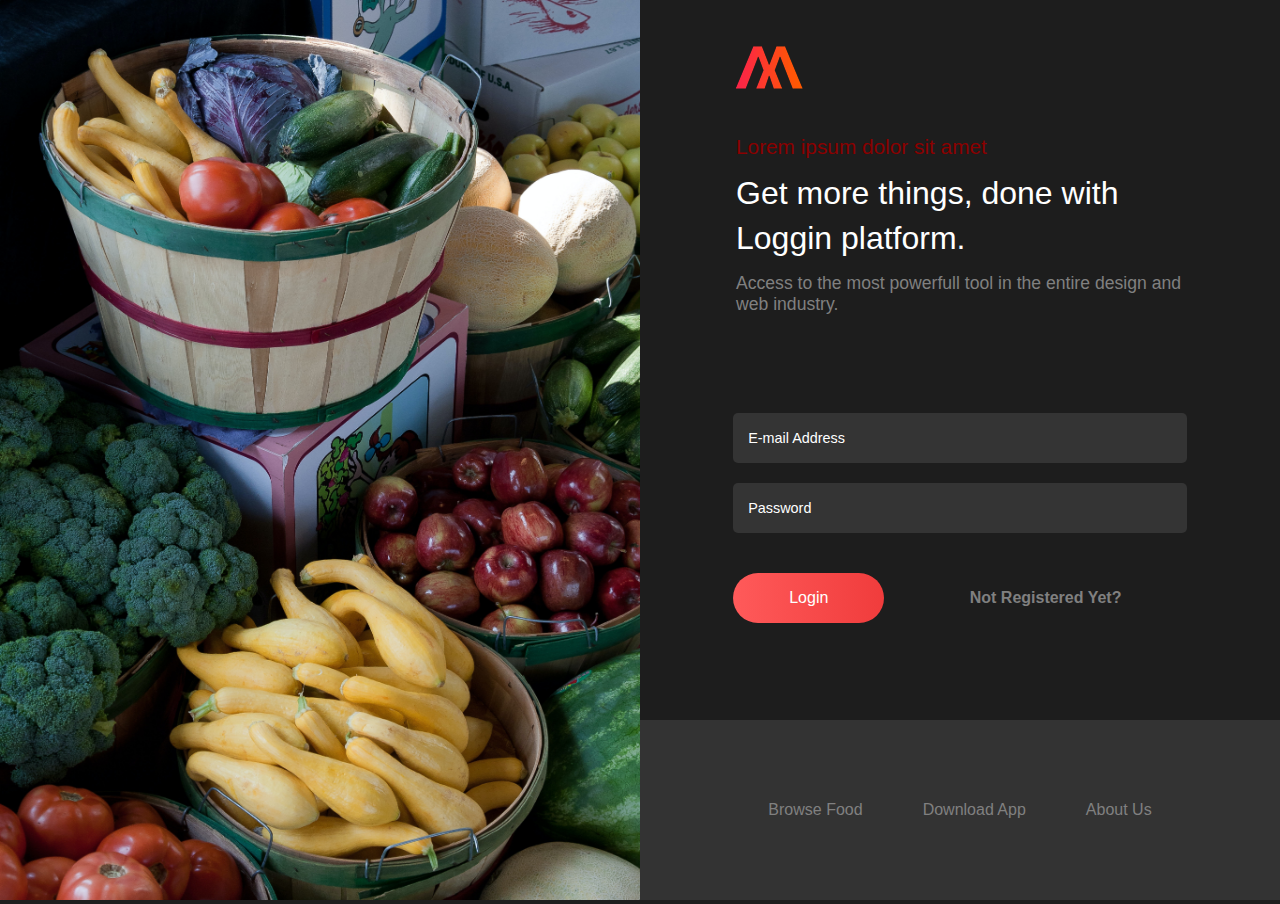
==== login.html @ 66dded1f "restaurant listing page" ====
<!DOCTYPE html>
<html lang="en">
<head>
    <meta charset="UTF-8">
    <meta name="viewport" content="width=device-width, initial-scale=1.0">
    <title>Login</title>
    <link rel="stylesheet" href="../style/signup.css">
</head>
<body>
    <div class="image">
        <img src="../imgs/login.jpg" alt="dessert">
    </div>
    <div class="content">
        <div class="logo">
            <img src="../imgs/logo.png" alt="logo">
        </div>
        <div class="text-content">
            <p>Lorem ipsum dolor sit amet</p>
            <h2>Get more things, done with Loggin platform.</h2>
            <h3>Access to the most powerfull tool in the entire design and web industry.</h3>
        </div>
        <div class="form">
            <form action="#">
                <div class="email">
                    <input id="email" type="email" name="email" placeholder="E-mail Address" />
                </div>
                <div class="password">
                    <input id="password" type="password" name="password" placeholder="Password" />
                </div>
                <div class="subreg">
                    <input id="submit" type="submit" name="submit" value="Login" />
                    <a id="link" href="../signup.html">Not Registered Yet?</a>
                </div>
            </form>
        </div>
        <div class="external-links">
            <a href="#">Browse Food</a>
            <a href="#">Download App</a>
            <a href="#">About Us</a>
        </div>
    </div>

    <script src="app.js"></script>
</body>
</html>
---- style/signup.css ----
* {
  font-family: 'Rubik', sans-serif;
  margin: 0;
  -webkit-box-sizing: border-box;
          box-sizing: border-box;
}

::-webkit-scrollbar {
  width: 5px;
}

::-webkit-scrollbar-thumb:hover {
  background-image: -webkit-gradient(linear, right top, left top, from(#f03c3c), to(#ff5a5a));
  background-image: linear-gradient(to left, #f03c3c, #ff5a5a);
}

body {
  background-color: #1d1d1d;
  max-width: 100vw;
  overflow-x: hidden;
}

.scroll-top {
  display: -webkit-box;
  display: -ms-flexbox;
  display: flex;
  -webkit-box-align: center;
      -ms-flex-align: center;
          align-items: center;
  -webkit-box-pack: center;
      -ms-flex-pack: center;
          justify-content: center;
  height: 120px;
  position: fixed;
  height: 50px;
  width: 50px;
  top: 90%;
  left: 90%;
  border-radius: 50%;
  background: -webkit-gradient(linear, right top, left top, from(#f03c3c), to(#ff5a5a));
  background: linear-gradient(to left, #f03c3c, #ff5a5a);
  cursor: pointer;
}

header {
  display: -webkit-box;
  display: -ms-flexbox;
  display: flex;
  -webkit-box-align: center;
      -ms-flex-align: center;
          align-items: center;
  -webkit-box-pack: center;
      -ms-flex-pack: center;
          justify-content: center;
  height: 120px;
  height: 15vh;
  width: 100vw;
  z-index: 2;
}

header .logo {
  display: -webkit-box;
  display: -ms-flexbox;
  display: flex;
  -webkit-box-align: center;
      -ms-flex-align: center;
          align-items: center;
  -webkit-box-pack: center;
      -ms-flex-pack: center;
          justify-content: center;
  height: 120px;
  -webkit-box-flex: 1;
      -ms-flex: 1;
          flex: 1;
  -webkit-box-pack: start;
      -ms-flex-pack: start;
          justify-content: flex-start;
}

header .logo img {
  position: relative;
  left: 30%;
  cursor: pointer;
}

header nav {
  display: -webkit-box;
  display: -ms-flexbox;
  display: flex;
  -webkit-box-align: center;
      -ms-flex-align: center;
          align-items: center;
  -webkit-box-pack: center;
      -ms-flex-pack: center;
          justify-content: center;
  height: 120px;
  -webkit-box-flex: 2;
      -ms-flex: 2;
          flex: 2;
  -webkit-box-pack: space-evenly;
      -ms-flex-pack: space-evenly;
          justify-content: space-evenly;
}

header nav ul {
  display: -webkit-box;
  display: -ms-flexbox;
  display: flex;
  -webkit-box-align: center;
      -ms-flex-align: center;
          align-items: center;
  -webkit-box-pack: center;
      -ms-flex-pack: center;
          justify-content: center;
  height: 120px;
  list-style-type: none;
}

header nav ul li {
  font-size: 20px;
  color: white;
  color: white;
  margin-right: 40px;
  position: relative;
  display: block;
  padding-bottom: 8px;
}

header nav ul li::after {
  content: "";
  font-size: 20px;
  color: white;
  position: absolute;
  background-color: red;
  top: 100%;
  left: 0px;
  width: 100%;
  height: 2px;
  -webkit-transition: all 0.5s ease;
  transition: all 0.5s ease;
  -webkit-transform: scaleX(0);
          transform: scaleX(0);
  -webkit-transform-origin: left;
          transform-origin: left;
}

header nav ul li:hover {
  cursor: pointer;
}

header nav ul li:hover::after {
  -webkit-transform: scaleX(1);
          transform: scaleX(1);
  cursor: pointer;
}

header .checkout {
  display: -webkit-box;
  display: -ms-flexbox;
  display: flex;
  -webkit-box-align: center;
      -ms-flex-align: center;
          align-items: center;
  -webkit-box-pack: center;
      -ms-flex-pack: center;
          justify-content: center;
  height: 120px;
  -webkit-box-flex: 1;
      -ms-flex: 1;
          flex: 1;
  -webkit-box-pack: end;
      -ms-flex-pack: end;
          justify-content: flex-end;
  position: relative;
}

header .checkout .shopping-bag, header .checkout .user-login {
  display: -webkit-box;
  display: -ms-flexbox;
  display: flex;
  -webkit-box-align: center;
      -ms-flex-align: center;
          align-items: center;
  -webkit-box-pack: center;
      -ms-flex-pack: center;
          justify-content: center;
  height: 120px;
  position: relative;
  right: 30%;
  margin: 0px 5px;
  cursor: pointer;
}

header .checkout .shopping-bag {
  width: 50px;
  height: 50px;
}

header .checkout .shopping-bag svg {
  position: absolute;
}

header .checkout .shopping-bag .number {
  display: -webkit-box;
  display: -ms-flexbox;
  display: flex;
  -webkit-box-align: center;
      -ms-flex-align: center;
          align-items: center;
  -webkit-box-pack: center;
      -ms-flex-pack: center;
          justify-content: center;
  height: 120px;
  position: absolute;
  background-color: #f03c3c;
  width: 20px;
  height: 20px;
  border-radius: 50%;
  z-index: 2;
  left: 60%;
  bottom: 60%;
  color: white;
  font-size: 12px;
  font-weight: 500;
}

header .checkout .shopping-bag .user-bag-submenu {
  display: -webkit-box;
  display: -ms-flexbox;
  display: flex;
  -webkit-box-align: center;
      -ms-flex-align: center;
          align-items: center;
  -webkit-box-pack: center;
      -ms-flex-pack: center;
          justify-content: center;
  height: 120px;
  -webkit-box-orient: vertical;
  -webkit-box-direction: normal;
      -ms-flex-direction: column;
          flex-direction: column;
  position: absolute;
  top: 110px;
  left: -180px;
  background-color: #111;
  width: 250px;
  height: 250px;
  -webkit-transition: all 0.3s ease-in;
  transition: all 0.3s ease-in;
  -webkit-transform: translateY(5px);
          transform: translateY(5px);
  visibility: hidden;
  opacity: 0;
  top: 65px;
  left: -270px;
  height: 500px;
  width: 400px;
  padding: 40px 30px;
  cursor: default;
}

header .checkout .shopping-bag .user-bag-submenu .cart-items {
  display: -webkit-box;
  display: -ms-flexbox;
  display: flex;
  -webkit-box-align: center;
      -ms-flex-align: center;
          align-items: center;
  -webkit-box-pack: center;
      -ms-flex-pack: center;
          justify-content: center;
  height: 120px;
  -webkit-box-pack: start;
      -ms-flex-pack: start;
          justify-content: flex-start;
  color: white;
  -webkit-box-orient: vertical;
  -webkit-box-direction: normal;
      -ms-flex-direction: column;
          flex-direction: column;
  width: 100%;
  -webkit-box-flex: 4;
      -ms-flex: 4;
          flex: 4;
  border-bottom: 2px solid white;
  overflow: auto;
}

header .checkout .shopping-bag .user-bag-submenu .cart-items .item {
  display: -webkit-box;
  display: -ms-flexbox;
  display: flex;
  -webkit-box-align: center;
      -ms-flex-align: center;
          align-items: center;
  -webkit-box-pack: center;
      -ms-flex-pack: center;
          justify-content: center;
  height: 120px;
  -webkit-box-pack: start;
      -ms-flex-pack: start;
          justify-content: flex-start;
  width: 100%;
  height: 100px;
  position: relative;
  margin: 20px 0px;
}

header .checkout .shopping-bag .user-bag-submenu .cart-items .item img {
  width: 100px;
  height: 100%;
  margin-right: 20px;
}

header .checkout .shopping-bag .user-bag-submenu .cart-items .item .info {
  display: -webkit-box;
  display: -ms-flexbox;
  display: flex;
  -webkit-box-align: center;
      -ms-flex-align: center;
          align-items: center;
  -webkit-box-pack: center;
      -ms-flex-pack: center;
          justify-content: center;
  height: 120px;
  -webkit-box-orient: vertical;
  -webkit-box-direction: normal;
      -ms-flex-direction: column;
          flex-direction: column;
  width: 100%;
  height: 100%;
}

header .checkout .shopping-bag .user-bag-submenu .cart-items .item .info .title {
  display: -webkit-box;
  display: -ms-flexbox;
  display: flex;
  -webkit-box-align: center;
      -ms-flex-align: center;
          align-items: center;
  -webkit-box-pack: center;
      -ms-flex-pack: center;
          justify-content: center;
  height: 120px;
  -webkit-box-pack: start;
      -ms-flex-pack: start;
          justify-content: flex-start;
  width: 100%;
  font-size: 18px;
  font-weight: semi-bold;
  height: 30%;
}

header .checkout .shopping-bag .user-bag-submenu .cart-items .item .info .newoldprice {
  display: -webkit-box;
  display: -ms-flexbox;
  display: flex;
  -webkit-box-align: center;
      -ms-flex-align: center;
          align-items: center;
  -webkit-box-pack: center;
      -ms-flex-pack: center;
          justify-content: center;
  height: 120px;
  -webkit-box-pack: start;
      -ms-flex-pack: start;
          justify-content: flex-start;
  width: 100%;
  height: 30%;
  font-size: 16px;
  font-weight: 300;
}

header .checkout .shopping-bag .user-bag-submenu .cart-items .item .info .newoldprice .oldprice {
  font-size: 14px;
  text-decoration: line-through;
  margin-left: 20px;
  color: #746B61;
}

header .checkout .shopping-bag .user-bag-submenu .cart-items .item .info .count-remove {
  display: -webkit-box;
  display: -ms-flexbox;
  display: flex;
  -webkit-box-align: center;
      -ms-flex-align: center;
          align-items: center;
  -webkit-box-pack: center;
      -ms-flex-pack: center;
          justify-content: center;
  height: 120px;
  width: 100%;
  height: 40%;
}

header .checkout .shopping-bag .user-bag-submenu .cart-items .item .info .count-remove .count {
  display: -webkit-box;
  display: -ms-flexbox;
  display: flex;
  -webkit-box-align: center;
      -ms-flex-align: center;
          align-items: center;
  -webkit-box-pack: center;
      -ms-flex-pack: center;
          justify-content: center;
  height: 120px;
  height: 100%;
  width: 80%;
  -webkit-box-pack: start;
      -ms-flex-pack: start;
          justify-content: flex-start;
}

header .checkout .shopping-bag .user-bag-submenu .cart-items .item .info .count-remove .count .increase, header .checkout .shopping-bag .user-bag-submenu .cart-items .item .info .count-remove .count .decrease {
  font-size: 20px;
  color: white;
  width: 90px;
  height: 50px;
  border-radius: 30px;
  background-image: -webkit-gradient(linear, right top, left top, from(#f03c3c), to(#ff5a5a));
  background-image: linear-gradient(to left, #f03c3c, #ff5a5a);
  border: none;
  outline: none;
  font-weight: semi-bold;
  font-size: 18px;
  cursor: pointer;
  -webkit-transition: background-image 0.5s ease;
  transition: background-image 0.5s ease;
  width: 40px;
  height: 40px;
  background-image: none;
  background-color: transparent;
  cursor: pointer;
}

header .checkout .shopping-bag .user-bag-submenu .cart-items .item .info .count-remove .count .countnumber {
  display: -webkit-box;
  display: -ms-flexbox;
  display: flex;
  -webkit-box-align: center;
      -ms-flex-align: center;
          align-items: center;
  -webkit-box-pack: center;
      -ms-flex-pack: center;
          justify-content: center;
  height: 120px;
  width: 25px;
  height: 25px;
  border: 1px white solid;
  margin-right: 10px;
  margin-left: 10px;
  border-radius: 5px;
}

header .checkout .shopping-bag .user-bag-submenu .cart-items .item .info .count-remove .trash {
  display: -webkit-box;
  display: -ms-flexbox;
  display: flex;
  -webkit-box-align: center;
      -ms-flex-align: center;
          align-items: center;
  -webkit-box-pack: center;
      -ms-flex-pack: center;
          justify-content: center;
  height: 120px;
  -webkit-box-pack: start;
      -ms-flex-pack: start;
          justify-content: flex-start;
  position: relative;
  height: 100%;
  width: 20%;
  cursor: pointer;
}

header .checkout .shopping-bag .user-bag-submenu .cart-items .item:hover {
  background-color: rgba(255, 255, 255, 0.1);
}

header .checkout .shopping-bag .user-bag-submenu .cart-items .item::after {
  content: '';
  position: absolute;
  top: 100%;
  left: 0%;
  background-color: rgba(255, 255, 255, 0.1);
  height: 3px;
  width: 100%;
  margin: 20px 0px;
}

header .checkout .shopping-bag .user-bag-submenu .cart-items::-webkit-scrollbar {
  width: 5px;
}

header .checkout .shopping-bag .user-bag-submenu .cart-items::-webkit-scrollbar-thumb {
  background-image: -webkit-gradient(linear, right top, left top, from(#f03c3c), to(#ff5a5a));
  background-image: linear-gradient(to left, #f03c3c, #ff5a5a);
}

header .checkout .shopping-bag .user-bag-submenu .cart-items::-webkit-scrollbar-track {
  background-color: rgba(255, 255, 255, 0.1);
}

header .checkout .shopping-bag .user-bag-submenu .checkout-price {
  display: -webkit-box;
  display: -ms-flexbox;
  display: flex;
  -webkit-box-align: center;
      -ms-flex-align: center;
          align-items: center;
  -webkit-box-pack: center;
      -ms-flex-pack: center;
          justify-content: center;
  height: 120px;
  font-size: 20px;
  color: white;
  -webkit-box-flex: 2;
      -ms-flex: 2;
          flex: 2;
  width: 100%;
  font-size: 40px;
}

header .checkout .shopping-bag .user-bag-submenu .checkout-button {
  font-size: 20px;
  color: white;
  width: 90px;
  height: 50px;
  border-radius: 30px;
  background-image: -webkit-gradient(linear, right top, left top, from(#f03c3c), to(#ff5a5a));
  background-image: linear-gradient(to left, #f03c3c, #ff5a5a);
  border: none;
  outline: none;
  font-weight: semi-bold;
  font-size: 18px;
  cursor: pointer;
  -webkit-transition: background-image 0.5s ease;
  transition: background-image 0.5s ease;
  width: 85%;
  -webkit-box-flex: 1;
      -ms-flex: 1;
          flex: 1;
  -webkit-transition: all ease 0.5s;
  transition: all ease 0.5s;
}

header .checkout .shopping-bag .user-bag-submenu .checkout-button:hover {
  background-image: -webkit-gradient(linear, left top, right top, from(#f03c3c), to(#ff5a5a));
  background-image: linear-gradient(to right, #f03c3c, #ff5a5a);
}

header .checkout .shopping-bag:hover > .user-bag-submenu {
  visibility: visible;
  opacity: 1;
  -webkit-transform: translateY(-5px);
          transform: translateY(-5px);
}

header .checkout .user-login .user-login-submenu {
  display: -webkit-box;
  display: -ms-flexbox;
  display: flex;
  -webkit-box-align: center;
      -ms-flex-align: center;
          align-items: center;
  -webkit-box-pack: center;
      -ms-flex-pack: center;
          justify-content: center;
  height: 120px;
  -webkit-box-orient: vertical;
  -webkit-box-direction: normal;
      -ms-flex-direction: column;
          flex-direction: column;
  position: absolute;
  top: 110px;
  left: -180px;
  background-color: #111;
  width: 250px;
  height: 250px;
  -webkit-transition: all 0.3s ease-in;
  transition: all 0.3s ease-in;
  -webkit-transform: translateY(5px);
          transform: translateY(5px);
  visibility: hidden;
  opacity: 0;
}

header .checkout .user-login .user-login-submenu .item {
  display: -webkit-box;
  display: -ms-flexbox;
  display: flex;
  -webkit-box-align: center;
      -ms-flex-align: center;
          align-items: center;
  -webkit-box-pack: center;
      -ms-flex-pack: center;
          justify-content: center;
  height: 120px;
  width: 100%;
  border-bottom: 0.1px rgba(255, 255, 255, 0.1) solid;
  padding-left: 20px;
}

header .checkout .user-login .user-login-submenu .item svg {
  -webkit-box-flex: 1;
      -ms-flex: 1;
          flex: 1;
}

header .checkout .user-login .user-login-submenu .item a {
  font-size: 20px;
  color: white;
  font-size: 18px;
  font-weight: 100;
  text-align: left;
  -webkit-box-flex: 4;
      -ms-flex: 4;
          flex: 4;
  text-decoration: none;
}

header .checkout .user-login .user-login-submenu .item:hover {
  cursor: pointer;
  background-image: -webkit-gradient(linear, right top, left top, from(#f03c3c), to(#ff5a5a));
  background-image: linear-gradient(to left, #f03c3c, #ff5a5a);
}

header .checkout .user-login .user-login-submenu .logout-item {
  border: 0;
}

header .checkout .user-login .chevron {
  position: relative;
  top: 5px;
}

header .checkout .user-login:hover > .user-login-submenu {
  visibility: visible;
  opacity: 1;
  -webkit-transform: translateY(-5px);
          transform: translateY(-5px);
  z-index: 3;
}

main {
  display: -webkit-box;
  display: -ms-flexbox;
  display: flex;
  -webkit-box-align: center;
      -ms-flex-align: center;
          align-items: center;
  -webkit-box-pack: center;
      -ms-flex-pack: center;
          justify-content: center;
  height: 120px;
  -webkit-box-orient: vertical;
  -webkit-box-direction: normal;
      -ms-flex-direction: column;
          flex-direction: column;
  position: relative;
  height: 85vh;
  width: 100vw;
}

main img, main h1, main p {
  pointer-events: none;
}

main .images, main .social-icons {
  position: absolute;
}

main .mid-ri-img {
  position: absolute;
  left: 75%;
}

main .up-le-img {
  top: 5%;
  left: -2%;
}

main .lo-le-img {
  top: 50%;
  left: 0;
}

main .lo-le-img img {
  width: 70%;
  height: 70%;
}

main .social-icons {
  display: -webkit-box;
  display: -ms-flexbox;
  display: flex;
  -webkit-box-align: center;
      -ms-flex-align: center;
          align-items: center;
  -webkit-box-pack: center;
      -ms-flex-pack: center;
          justify-content: center;
  height: 120px;
  -webkit-box-orient: vertical;
  -webkit-box-direction: normal;
      -ms-flex-direction: column;
          flex-direction: column;
  -webkit-box-pack: space-evenly;
      -ms-flex-pack: space-evenly;
          justify-content: space-evenly;
  top: 25%;
  left: 4%;
  height: 35%;
}

main .social-icons svg {
  width: 20px;
  height: 20px;
  cursor: pointer;
}

main .main-text {
  display: -webkit-box;
  display: -ms-flexbox;
  display: flex;
  -webkit-box-align: center;
      -ms-flex-align: center;
          align-items: center;
  -webkit-box-pack: center;
      -ms-flex-pack: center;
          justify-content: center;
  height: 120px;
  -webkit-box-pack: space-evenly;
      -ms-flex-pack: space-evenly;
          justify-content: space-evenly;
  -webkit-box-orient: vertical;
  -webkit-box-direction: normal;
      -ms-flex-direction: column;
          flex-direction: column;
  height: 50%;
  width: 50%;
}

main .main-text h1, main .main-text p {
  text-align: center;
  color: gray;
  font-size: 18px;
}

main .main-text h1 {
  font-size: 5rem;
  color: white;
  font-family: 'Grand Hotel Regular', cursive;
  font-weight: 100;
}

main .main-text .p-two {
  font-size: 14px;
}

main .search {
  display: -webkit-box;
  display: -ms-flexbox;
  display: flex;
  -webkit-box-align: center;
      -ms-flex-align: center;
          align-items: center;
  -webkit-box-pack: center;
      -ms-flex-pack: center;
          justify-content: center;
  height: 120px;
  position: relative;
  width: 70%;
  height: 80px;
  margin-top: 80px;
}

main .search input {
  width: 100%;
  height: 100%;
  border: none;
  outline: none;
  padding-left: 7%;
  border-radius: 50px;
  font-size: 18px;
  text-transform: capitalize;
  background-color: rgba(255, 255, 255, 0.1);
  color: gray;
}

main .search button, main .search .location-pin {
  position: absolute;
}

main .search button {
  font-size: 20px;
  color: white;
  width: 90px;
  height: 50px;
  border-radius: 30px;
  background-image: -webkit-gradient(linear, right top, left top, from(#f03c3c), to(#ff5a5a));
  background-image: linear-gradient(to left, #f03c3c, #ff5a5a);
  border: none;
  outline: none;
  font-weight: semi-bold;
  font-size: 18px;
  cursor: pointer;
  -webkit-transition: background-image 0.5s ease;
  transition: background-image 0.5s ease;
  font-size: 20px;
  color: white;
  width: 25%;
  height: 80%;
  left: 74%;
  text-transform: uppercase;
  font-size: 15px;
  font-weight: bold;
}

main .search .location-pin {
  left: 20px;
}

.browse-food .basic-info {
  display: -webkit-box;
  display: -ms-flexbox;
  display: flex;
  -webkit-box-align: center;
      -ms-flex-align: center;
          align-items: center;
  -webkit-box-pack: center;
      -ms-flex-pack: center;
          justify-content: center;
  height: 120px;
  width: 100vw;
  height: 300px;
}

.browse-food .basic-info .left-hand-text {
  display: -webkit-box;
  display: -ms-flexbox;
  display: flex;
  -webkit-box-align: center;
      -ms-flex-align: center;
          align-items: center;
  -webkit-box-pack: center;
      -ms-flex-pack: center;
          justify-content: center;
  height: 120px;
  -webkit-box-orient: vertical;
  -webkit-box-direction: normal;
      -ms-flex-direction: column;
          flex-direction: column;
  -webkit-box-align: start;
      -ms-flex-align: start;
          align-items: flex-start;
  padding-left: 5rem;
  width: 50%;
  height: 100%;
}

.browse-food .basic-info .left-hand-text p {
  color: darkred;
  font-size: 1.3rem;
  margin-bottom: 2rem;
}

.browse-food .basic-info .left-hand-text h2 {
  font-family: 'Grand Hotel Regular', cursive;
  font-weight: 100;
  font-size: 4.5rem;
  line-height: 4rem;
  color: white;
}

.browse-food .basic-info .info-about-us {
  display: -webkit-box;
  display: -ms-flexbox;
  display: flex;
  -webkit-box-align: center;
      -ms-flex-align: center;
          align-items: center;
  -webkit-box-pack: center;
      -ms-flex-pack: center;
          justify-content: center;
  height: 120px;
  width: 50%;
  height: 100%;
}

.browse-food .basic-info .info-about-us .info {
  display: -webkit-box;
  display: -ms-flexbox;
  display: flex;
  -webkit-box-align: center;
      -ms-flex-align: center;
          align-items: center;
  -webkit-box-pack: center;
      -ms-flex-pack: center;
          justify-content: center;
  height: 120px;
  -webkit-box-orient: vertical;
  -webkit-box-direction: normal;
      -ms-flex-direction: column;
          flex-direction: column;
  -webkit-box-flex: 1;
      -ms-flex: 1;
          flex: 1;
  color: gray;
}

.browse-food .basic-info .info-about-us .info svg {
  width: 50px;
  height: 50px;
  fill: darkred;
}

.browse-food .basic-info .info-about-us .info .number {
  font-size: 1.5rem;
}

.browse-food .basic-info .info-about-us .info .text {
  font-size: 1rem;
}

.browse-food .food-options {
  display: -ms-grid;
  display: grid;
  -ms-grid-columns: 347px 347px 347px;
      grid-template-columns: 347px 347px 347px;
  -ms-grid-rows: auto auto auto;
      grid-template-rows: auto auto auto;
  grid-column-gap: 30px;
  grid-row-gap: 30px;
  width: 100vw;
  -webkit-box-pack: center;
      -ms-flex-pack: center;
          justify-content: center;
}

.browse-food .food-options .option {
  position: relative;
}

.browse-food .food-options .option .time-tag {
  position: absolute;
  width: 50px;
  height: 60px;
  left: 83%;
  border-radius: 0px 0px 50% 50%;
  text-align: center;
  background: -webkit-gradient(linear, right top, left top, from(#f03c3c), to(#ff5a5a));
  background: linear-gradient(to left, #f03c3c, #ff5a5a);
  color: white;
  padding: 10px;
  font-weight: 200;
}

.browse-food .food-options .option .upper-content {
  display: -webkit-box;
  display: -ms-flexbox;
  display: flex;
  -webkit-box-align: center;
      -ms-flex-align: center;
          align-items: center;
  -webkit-box-pack: center;
      -ms-flex-pack: center;
          justify-content: center;
  height: 120px;
  -webkit-box-pack: justify;
      -ms-flex-pack: justify;
          justify-content: space-between;
  height: 20px;
  padding: 20px 20px;
  color: white;
}

.browse-food .food-options .option .upper-content svg {
  fill: yellow;
}

.browse-food .food-options .option .upper-content .title {
  font-size: 1.1rem;
  font-weight: 500;
}

.browse-food .food-options .option p {
  padding: 0px 20px;
  color: white;
}

.browse-food .browse-more {
  display: -webkit-box;
  display: -ms-flexbox;
  display: flex;
  -webkit-box-align: center;
      -ms-flex-align: center;
          align-items: center;
  -webkit-box-pack: center;
      -ms-flex-pack: center;
          justify-content: center;
  height: 120px;
}

.browse-food .browse-more button {
  font-size: 20px;
  color: white;
  width: 90px;
  height: 50px;
  border-radius: 30px;
  background-image: -webkit-gradient(linear, right top, left top, from(#f03c3c), to(#ff5a5a));
  background-image: linear-gradient(to left, #f03c3c, #ff5a5a);
  border: none;
  outline: none;
  font-weight: semi-bold;
  font-size: 18px;
  cursor: pointer;
  -webkit-transition: background-image 0.5s ease;
  transition: background-image 0.5s ease;
  width: 500px;
  font-weight: 500;
}

.reviews {
  position: relative;
  color: white;
  display: -webkit-box;
  display: -ms-flexbox;
  display: flex;
  -webkit-box-align: center;
      -ms-flex-align: center;
          align-items: center;
  -webkit-box-pack: center;
      -ms-flex-pack: center;
          justify-content: center;
  height: 120px;
  -webkit-box-orient: vertical;
  -webkit-box-direction: normal;
      -ms-flex-direction: column;
          flex-direction: column;
  height: 500px;
  width: 100vw;
  background-image: url(../imgs/fruit.jpg);
  background-attachment: fixed;
}

.reviews .darker {
  position: absolute;
  background-color: #202020;
  height: 100%;
  width: 100%;
  opacity: 0.9;
  z-index: 0;
}

.reviews .slider {
  display: -webkit-box;
  display: -ms-flexbox;
  display: flex;
  -webkit-box-align: center;
      -ms-flex-align: center;
          align-items: center;
  -webkit-box-pack: center;
      -ms-flex-pack: center;
          justify-content: center;
  height: 120px;
  width: 100vw;
  height: 200px;
  z-index: 1;
}

.reviews .slider .client {
  text-align: center;
  margin: 20px;
}

.reviews .slider .client img {
  border-radius: 50%;
  margin: 10px;
}

.reviews .slider .client .client-name {
  color: darkred;
  font-size: 1.5rem;
}

.reviews .slider .client .client-city {
  font-weight: 100;
}

.reviews .paragraphs {
  display: -webkit-box;
  display: -ms-flexbox;
  display: flex;
  -webkit-box-align: center;
      -ms-flex-align: center;
          align-items: center;
  -webkit-box-pack: center;
      -ms-flex-pack: center;
          justify-content: center;
  height: 120px;
  position: relative;
  height: 100px;
  width: 60%;
  z-index: 1;
}

.reviews .paragraphs p {
  position: absolute;
  text-align: center;
  color: gray;
  font-size: 1rem;
  font-weight: 100;
}

.reviews .slider-dots {
  display: -webkit-box;
  display: -ms-flexbox;
  display: flex;
  -webkit-box-align: center;
      -ms-flex-align: center;
          align-items: center;
  -webkit-box-pack: center;
      -ms-flex-pack: center;
          justify-content: center;
  height: 120px;
  height: 50px;
  z-index: 1;
}

.download-app {
  display: -webkit-box;
  display: -ms-flexbox;
  display: flex;
  -webkit-box-align: center;
      -ms-flex-align: center;
          align-items: center;
  -webkit-box-pack: center;
      -ms-flex-pack: center;
          justify-content: center;
  height: 120px;
  -webkit-box-orient: vertical;
  -webkit-box-direction: normal;
      -ms-flex-direction: column;
          flex-direction: column;
  height: 100vh;
  width: 100vw;
  text-align: center;
  background-color: #111;
}

.download-app .text-content {
  display: -webkit-box;
  display: -ms-flexbox;
  display: flex;
  -webkit-box-align: center;
      -ms-flex-align: center;
          align-items: center;
  -webkit-box-pack: center;
      -ms-flex-pack: center;
          justify-content: center;
  height: 120px;
  -webkit-box-orient: vertical;
  -webkit-box-direction: normal;
      -ms-flex-direction: column;
          flex-direction: column;
  height: 40%;
  width: 100%;
}

.download-app .text-content p {
  color: darkred;
  font-size: 1.3rem;
  margin-bottom: 4rem;
}

.download-app .text-content h2 {
  font-family: 'Grand Hotel Regular', cursive;
  font-weight: 100;
  font-size: 4.5rem;
  line-height: 4rem;
  color: white;
}

.download-app .stores {
  display: -webkit-box;
  display: -ms-flexbox;
  display: flex;
  -webkit-box-align: center;
      -ms-flex-align: center;
          align-items: center;
  -webkit-box-pack: center;
      -ms-flex-pack: center;
          justify-content: center;
  height: 120px;
  height: 60%;
  width: 100%;
  font-size: 1.5rem;
  color: white;
}

.download-app .stores img {
  height: 200px;
  width: 200px;
  margin: 70px;
}

.about-us {
  height: 100vh;
  width: 100vw;
}

.about-us .info-about-us {
  display: -webkit-box;
  display: -ms-flexbox;
  display: flex;
  -webkit-box-align: center;
      -ms-flex-align: center;
          align-items: center;
  -webkit-box-pack: center;
      -ms-flex-pack: center;
          justify-content: center;
  height: 120px;
  height: 50%;
  width: 100%;
}

.about-us .info-about-us .left-hand-content {
  display: -webkit-box;
  display: -ms-flexbox;
  display: flex;
  -webkit-box-align: center;
      -ms-flex-align: center;
          align-items: center;
  -webkit-box-pack: center;
      -ms-flex-pack: center;
          justify-content: center;
  height: 120px;
  -webkit-box-orient: vertical;
  -webkit-box-direction: normal;
      -ms-flex-direction: column;
          flex-direction: column;
  -webkit-box-align: start;
      -ms-flex-align: start;
          align-items: flex-start;
  height: 100%;
  width: 50%;
  padding-left: 50px;
}

.about-us .info-about-us .left-hand-content p {
  color: darkred;
  font-size: 1.3rem;
  margin-bottom: 2rem;
}

.about-us .info-about-us .left-hand-content h2 {
  font-family: 'Grand Hotel Regular', cursive;
  font-weight: 100;
  font-size: 4.5rem;
  line-height: 4rem;
  color: white;
}

.about-us .info-about-us .right-hand-content {
  display: -webkit-box;
  display: -ms-flexbox;
  display: flex;
  -webkit-box-align: center;
      -ms-flex-align: center;
          align-items: center;
  -webkit-box-pack: center;
      -ms-flex-pack: center;
          justify-content: center;
  height: 120px;
  -webkit-box-orient: vertical;
  -webkit-box-direction: normal;
      -ms-flex-direction: column;
          flex-direction: column;
  -webkit-box-align: start;
      -ms-flex-align: start;
          align-items: flex-start;
  height: 100%;
  width: 50%;
}

.about-us .info-about-us .right-hand-content p {
  color: gray;
  margin-bottom: 20px;
}

.about-us .our-values {
  display: -webkit-box;
  display: -ms-flexbox;
  display: flex;
  -webkit-box-align: center;
      -ms-flex-align: center;
          align-items: center;
  -webkit-box-pack: center;
      -ms-flex-pack: center;
          justify-content: center;
  height: 120px;
  -webkit-box-pack: space-evenly;
      -ms-flex-pack: space-evenly;
          justify-content: space-evenly;
  height: 50%;
  width: 100%;
}

.about-us .our-values .value {
  display: -webkit-box;
  display: -ms-flexbox;
  display: flex;
  -webkit-box-align: center;
      -ms-flex-align: center;
          align-items: center;
  -webkit-box-pack: center;
      -ms-flex-pack: center;
          justify-content: center;
  height: 120px;
  -webkit-box-orient: vertical;
  -webkit-box-direction: normal;
      -ms-flex-direction: column;
          flex-direction: column;
}

.about-us .our-values .value .icon svg {
  width: 100px;
  height: 100px;
  margin-bottom: 20px;
}

.about-us .our-values .value p {
  font-size: 1.3rem;
  color: white;
  font-weight: 100;
  text-align: center;
}

footer {
  display: -webkit-box;
  display: -ms-flexbox;
  display: flex;
  -webkit-box-align: center;
      -ms-flex-align: center;
          align-items: center;
  -webkit-box-pack: center;
      -ms-flex-pack: center;
          justify-content: center;
  height: 120px;
  -webkit-box-orient: vertical;
  -webkit-box-direction: normal;
      -ms-flex-direction: column;
          flex-direction: column;
  width: 100vw;
  height: 200px;
  background-color: #111;
  position: fixed;
}

footer .social-icons {
  display: -webkit-box;
  display: -ms-flexbox;
  display: flex;
  -webkit-box-align: center;
      -ms-flex-align: center;
          align-items: center;
  -webkit-box-pack: center;
      -ms-flex-pack: center;
          justify-content: center;
  height: 120px;
  -webkit-box-pack: space-evenly;
      -ms-flex-pack: space-evenly;
          justify-content: space-evenly;
  width: 20%;
}

footer p {
  font-size: 15px;
  color: white;
  font-weight: 100;
}

body {
  display: -webkit-box;
  display: -ms-flexbox;
  display: flex;
  -webkit-box-align: center;
      -ms-flex-align: center;
          align-items: center;
  -webkit-box-pack: center;
      -ms-flex-pack: center;
          justify-content: center;
  height: 120px;
  height: 100vh;
  width: 100vw;
}

.content {
  display: -webkit-box;
  display: -ms-flexbox;
  display: flex;
  -webkit-box-align: center;
      -ms-flex-align: center;
          align-items: center;
  -webkit-box-pack: center;
      -ms-flex-pack: center;
          justify-content: center;
  height: 120px;
  -webkit-box-orient: vertical;
  -webkit-box-direction: normal;
      -ms-flex-direction: column;
          flex-direction: column;
  height: 100%;
  width: 50%;
}

.content .logo {
  display: -webkit-box;
  display: -ms-flexbox;
  display: flex;
  -webkit-box-align: center;
      -ms-flex-align: center;
          align-items: center;
  -webkit-box-pack: center;
      -ms-flex-pack: center;
          justify-content: center;
  height: 120px;
  -webkit-box-pack: start;
      -ms-flex-pack: start;
          justify-content: flex-start;
  height: 15%;
  width: 70%;
}

.content .text-content {
  display: -webkit-box;
  display: -ms-flexbox;
  display: flex;
  -webkit-box-align: center;
      -ms-flex-align: center;
          align-items: center;
  -webkit-box-pack: center;
      -ms-flex-pack: center;
          justify-content: center;
  height: 120px;
  -webkit-box-orient: vertical;
  -webkit-box-direction: normal;
      -ms-flex-direction: column;
          flex-direction: column;
  -webkit-box-pack: justify;
      -ms-flex-pack: justify;
          justify-content: space-between;
  height: 20%;
  width: 70%;
  text-align: left;
}

.content .text-content p {
  font-weight: 100;
  font-size: 1.3rem;
  width: 100%;
  color: darkred;
}

.content .text-content h2 {
  width: 100%;
  font-family: sans-serif;
  font-weight: 100;
  font-size: 2rem;
  color: white;
  line-height: 2.8rem;
}

.content .text-content h3 {
  font-size: 1.1rem;
  color: gray;
  font-weight: 100;
}

.content .form {
  display: -webkit-box;
  display: -ms-flexbox;
  display: flex;
  -webkit-box-align: center;
      -ms-flex-align: center;
          align-items: center;
  -webkit-box-pack: center;
      -ms-flex-pack: center;
          justify-content: center;
  height: 120px;
  height: 45%;
  width: 74%;
}

.content .form form {
  display: -webkit-box;
  display: -ms-flexbox;
  display: flex;
  -webkit-box-align: center;
      -ms-flex-align: center;
          align-items: center;
  -webkit-box-pack: center;
      -ms-flex-pack: center;
          justify-content: center;
  height: 120px;
  -webkit-box-orient: vertical;
  -webkit-box-direction: normal;
      -ms-flex-direction: column;
          flex-direction: column;
  width: 100%;
}

.content .form form .nameno {
  display: -webkit-box;
  display: -ms-flexbox;
  display: flex;
  -webkit-box-align: center;
      -ms-flex-align: center;
          align-items: center;
  -webkit-box-pack: center;
      -ms-flex-pack: center;
          justify-content: center;
  height: 120px;
  width: 100%;
}

.content .form form .nameno #fullname {
  -webkit-box-flex: 1;
      -ms-flex: 1;
          flex: 1;
}

.content .form form .nameno #phoneno {
  -webkit-box-flex: 1;
      -ms-flex: 1;
          flex: 1;
}

.content .form form .email {
  display: -webkit-box;
  display: -ms-flexbox;
  display: flex;
  -webkit-box-align: center;
      -ms-flex-align: center;
          align-items: center;
  -webkit-box-pack: center;
      -ms-flex-pack: center;
          justify-content: center;
  height: 120px;
  width: 100%;
}

.content .form form .email #email {
  width: 100%;
}

.content .form form .password {
  display: -webkit-box;
  display: -ms-flexbox;
  display: flex;
  -webkit-box-align: center;
      -ms-flex-align: center;
          align-items: center;
  -webkit-box-pack: center;
      -ms-flex-pack: center;
          justify-content: center;
  height: 120px;
  width: 100%;
}

.content .form form .password #password {
  width: 100%;
}

.content .form form .subreg {
  display: -webkit-box;
  display: -ms-flexbox;
  display: flex;
  -webkit-box-align: center;
      -ms-flex-align: center;
          align-items: center;
  -webkit-box-pack: center;
      -ms-flex-pack: center;
          justify-content: center;
  height: 120px;
  width: 100%;
  margin-top: 20px;
}

.content .form form .subreg #submit {
  font-size: 20px;
  color: white;
  width: 90px;
  height: 50px;
  border-radius: 30px;
  background-image: -webkit-gradient(linear, right top, left top, from(#f03c3c), to(#ff5a5a));
  background-image: linear-gradient(to left, #f03c3c, #ff5a5a);
  border: none;
  outline: none;
  font-weight: semi-bold;
  font-size: 18px;
  cursor: pointer;
  -webkit-transition: background-image 0.5s ease;
  transition: background-image 0.5s ease;
  -webkit-box-flex: 1;
      -ms-flex: 1;
          flex: 1;
  padding: 0px;
  font-size: 1rem;
}

.content .form form .subreg a {
  font-size: 20px;
  color: white;
  -webkit-box-flex: 2;
      -ms-flex: 2;
          flex: 2;
  text-align: center;
  font-size: 1rem;
  text-decoration: none;
  color: gray;
  font-weight: bold;
}

.content .form form .subreg a:hover {
  color: darkgoldenrod;
}

.content .form form input {
  width: 100px;
  height: 50px;
  border-radius: 5px;
  margin: 10px;
  padding-left: 15px;
  border: none;
  outline: none;
  color: white;
  background-color: rgba(255, 255, 255, 0.1);
  font-size: 0.9rem;
}

.content .form form ::-webkit-input-placeholder {
  color: white;
}

.content .form form :-ms-input-placeholder {
  color: white;
}

.content .form form ::-ms-input-placeholder {
  color: white;
}

.content .form form ::placeholder {
  color: white;
}

.content .external-links {
  display: -webkit-box;
  display: -ms-flexbox;
  display: flex;
  -webkit-box-align: center;
      -ms-flex-align: center;
          align-items: center;
  -webkit-box-pack: center;
      -ms-flex-pack: center;
          justify-content: center;
  height: 120px;
  height: 20%;
  width: 100%;
  background-color: #333;
}

.content .external-links a {
  padding: 30px;
  color: gray;
  font-size: 1rem;
  text-decoration: none;
}

.image {
  height: 100%;
  width: 50%;
}

.image img {
  width: 100%;
  height: 100%;
}
/*# sourceMappingURL=signup.css.map */
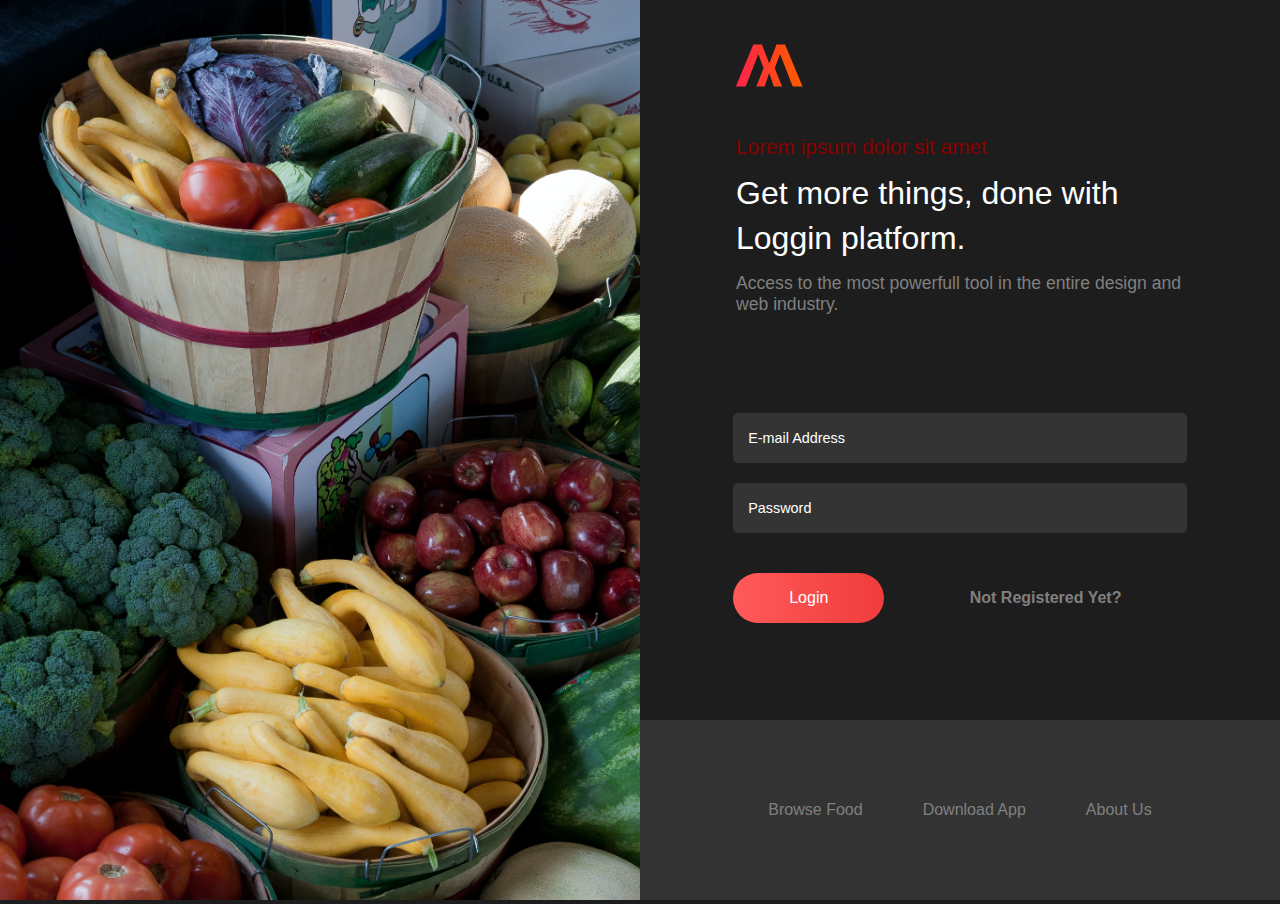
==== commit e5160f42: "scroll smooth, header submenus functionality, scroll to top button fix, browse food style fix, cart " ====
--- a/login.html
+++ b/login.html
@@ -7,12 +7,20 @@
     <link rel="stylesheet" href="../style/signup.css">
 </head>
 <body>
+    <div class="loader-container">
+        <div class="loader">
+            <div class="border-circle-one circle"></div>
+            <div class="border-circle-two circle"></div>
+            <div class="border-circle-three circle"></div>
+            <div class="red-circle circle"></div>
+        </div>
+    </div>
     <div class="image">
-        <img src="../imgs/login.jpg" alt="dessert">
+        <img src="imgs/login.jpg" alt="login">
     </div>
     <div class="content">
         <div class="logo">
-            <img src="../imgs/logo.png" alt="logo">
+            <a href="index.html"><img src="imgs/logo.png" alt="logo"></a>
         </div>
         <div class="text-content">
             <p>Lorem ipsum dolor sit amet</p>
@@ -40,6 +48,7 @@
         </div>
     </div>
 
+    <script src="anime.min.js"></script>
     <script src="app.js"></script>
 </body>
 </html>--- a/style/signup.css
+++ b/style/signup.css
@@ -6,18 +6,92 @@
 }
 
 ::-webkit-scrollbar {
-  width: 5px;
-}
-
-::-webkit-scrollbar-thumb:hover {
+  width: 8px;
+}
+
+::-webkit-scrollbar-thumb {
   background-image: -webkit-gradient(linear, right top, left top, from(#f03c3c), to(#ff5a5a));
   background-image: linear-gradient(to left, #f03c3c, #ff5a5a);
+}
+
+html {
+  scroll-behavior: smooth;
 }
 
 body {
   background-color: #1d1d1d;
   max-width: 100vw;
   overflow-x: hidden;
+}
+
+.loader-container {
+  display: -webkit-box;
+  display: -ms-flexbox;
+  display: flex;
+  -webkit-box-align: center;
+      -ms-flex-align: center;
+          align-items: center;
+  -webkit-box-pack: center;
+      -ms-flex-pack: center;
+          justify-content: center;
+  height: 120px;
+  position: absolute;
+  background-color: #222;
+  width: 100vw;
+  height: 100vh;
+  -webkit-transition: opacity 0.2s ease;
+  transition: opacity 0.2s ease;
+  z-index: 4;
+}
+
+.loader-container .loader {
+  position: relative;
+  width: 85px;
+  height: 85px;
+  -webkit-transition: opacity 0.5s ease;
+  transition: opacity 0.5s ease;
+}
+
+.loader-container .circle {
+  position: absolute;
+  width: 28px;
+  height: 28px;
+  border-radius: 50%;
+}
+
+.loader-container .border-circle-one {
+  top: 50px;
+  border: 2px solid white;
+}
+
+.loader-container .border-circle-two {
+  top: 50px;
+  left: 50px;
+  border: 2px solid white;
+}
+
+.loader-container .border-circle-three {
+  left: 25px;
+  border: 2px solid white;
+}
+
+.loader-container .red-circle {
+  position: absolute;
+  left: 25px;
+  background-image: -webkit-gradient(linear, right top, left top, from(#f03c3c), to(#ff5a5a));
+  background-image: linear-gradient(to left, #f03c3c, #ff5a5a);
+}
+
+.fadeout {
+  opacity: 0;
+  pointer-events: none;
+}
+
+.showup {
+  opacity: 1;
+  pointer-events: all;
+  -webkit-transform: translateY(-30px);
+          transform: translateY(-30px);
 }
 
 .scroll-top {
@@ -40,6 +114,9 @@
   background: -webkit-gradient(linear, right top, left top, from(#f03c3c), to(#ff5a5a));
   background: linear-gradient(to left, #f03c3c, #ff5a5a);
   cursor: pointer;
+  z-index: 3;
+  -webkit-transition: all 1s ease;
+  transition: all 1s ease;
 }
 
 header {
@@ -53,28 +130,26 @@
       -ms-flex-pack: center;
           justify-content: center;
   height: 120px;
-  height: 15vh;
-  width: 100vw;
-  z-index: 2;
-}
-
-header .logo {
-  display: -webkit-box;
-  display: -ms-flexbox;
-  display: flex;
-  -webkit-box-align: center;
-      -ms-flex-align: center;
-          align-items: center;
-  -webkit-box-pack: center;
-      -ms-flex-pack: center;
-          justify-content: center;
-  height: 120px;
-  -webkit-box-flex: 1;
-      -ms-flex: 1;
-          flex: 1;
   -webkit-box-pack: start;
       -ms-flex-pack: start;
           justify-content: flex-start;
+  height: 13vh;
+  width: 100vw;
+  z-index: 2;
+}
+
+header .logo {
+  display: -webkit-box;
+  display: -ms-flexbox;
+  display: flex;
+  -webkit-box-align: center;
+      -ms-flex-align: center;
+          align-items: center;
+  -webkit-box-pack: center;
+      -ms-flex-pack: center;
+          justify-content: center;
+  height: 120px;
+  width: 15%;
 }
 
 header .logo img {
@@ -94,12 +169,7 @@
       -ms-flex-pack: center;
           justify-content: center;
   height: 120px;
-  -webkit-box-flex: 2;
-      -ms-flex: 2;
-          flex: 2;
-  -webkit-box-pack: space-evenly;
-      -ms-flex-pack: space-evenly;
-          justify-content: space-evenly;
+  width: 70%;
 }
 
 header nav ul {
@@ -124,6 +194,11 @@
   position: relative;
   display: block;
   padding-bottom: 8px;
+}
+
+header nav ul li a {
+  text-decoration: none;
+  color: white;
 }
 
 header nav ul li::after {
@@ -165,13 +240,11 @@
       -ms-flex-pack: center;
           justify-content: center;
   height: 120px;
-  -webkit-box-flex: 1;
-      -ms-flex: 1;
-          flex: 1;
   -webkit-box-pack: end;
       -ms-flex-pack: end;
           justify-content: flex-end;
   position: relative;
+  width: 15%;
 }
 
 header .checkout .shopping-bag, header .checkout .user-login {
@@ -257,6 +330,7 @@
   width: 400px;
   padding: 40px 30px;
   cursor: default;
+  z-index: 3;
 }
 
 header .checkout .shopping-bag .user-bag-submenu .cart-items {
@@ -282,7 +356,7 @@
   -webkit-box-flex: 4;
       -ms-flex: 4;
           flex: 4;
-  border-bottom: 2px solid white;
+  border-bottom: 1px solid white;
   overflow: auto;
 }
 
@@ -476,6 +550,11 @@
   background-color: rgba(255, 255, 255, 0.1);
 }
 
+header .checkout .shopping-bag .user-bag-submenu .cart-items .item:hover .title {
+  color: darkgoldenrod;
+  cursor: pointer;
+}
+
 header .checkout .shopping-bag .user-bag-submenu .cart-items .item::after {
   content: '';
   position: absolute;
@@ -489,6 +568,7 @@
 
 header .checkout .shopping-bag .user-bag-submenu .cart-items::-webkit-scrollbar {
   width: 5px;
+  background-color: white;
 }
 
 header .checkout .shopping-bag .user-bag-submenu .cart-items::-webkit-scrollbar-thumb {
@@ -582,6 +662,7 @@
           transform: translateY(5px);
   visibility: hidden;
   opacity: 0;
+  z-index: 3;
 }
 
 header .checkout .user-login .user-login-submenu .item {
@@ -616,12 +697,19 @@
       -ms-flex: 4;
           flex: 4;
   text-decoration: none;
+  -webkit-transition: all 0.5s ease;
+  transition: all 0.5s ease;
 }
 
 header .checkout .user-login .user-login-submenu .item:hover {
   cursor: pointer;
   background-image: -webkit-gradient(linear, right top, left top, from(#f03c3c), to(#ff5a5a));
   background-image: linear-gradient(to left, #f03c3c, #ff5a5a);
+}
+
+header .checkout .user-login .user-login-submenu .item:hover a {
+  -webkit-transform: translateX(15px);
+          transform: translateX(15px);
 }
 
 header .checkout .user-login .user-login-submenu .logout-item {
@@ -657,7 +745,7 @@
       -ms-flex-direction: column;
           flex-direction: column;
   position: relative;
-  height: 85vh;
+  height: 87vh;
   width: 100vw;
 }
 
@@ -820,6 +908,28 @@
   left: 20px;
 }
 
+.browse-food {
+  display: -webkit-box;
+  display: -ms-flexbox;
+  display: flex;
+  -webkit-box-align: center;
+      -ms-flex-align: center;
+          align-items: center;
+  -webkit-box-pack: center;
+      -ms-flex-pack: center;
+          justify-content: center;
+  height: 120px;
+  -webkit-box-orient: vertical;
+  -webkit-box-direction: normal;
+      -ms-flex-direction: column;
+          flex-direction: column;
+  -webkit-box-pack: start;
+      -ms-flex-pack: start;
+          justify-content: flex-start;
+  height: 172vh;
+  background-color: #111;
+}
+
 .browse-food .basic-info {
   display: -webkit-box;
   display: -ms-flexbox;
@@ -832,7 +942,7 @@
           justify-content: center;
   height: 120px;
   width: 100vw;
-  height: 300px;
+  height: 62vh;
 }
 
 .browse-food .basic-info .left-hand-text {
@@ -885,6 +995,7 @@
   height: 120px;
   width: 50%;
   height: 100%;
+  padding-right: 3rem;
 }
 
 .browse-food .basic-info .info-about-us .info {
@@ -931,6 +1042,7 @@
       grid-template-rows: auto auto auto;
   grid-column-gap: 30px;
   grid-row-gap: 30px;
+  height: 80vh;
   width: 100vw;
   -webkit-box-pack: center;
       -ms-flex-pack: center;
@@ -999,6 +1111,8 @@
       -ms-flex-pack: center;
           justify-content: center;
   height: 120px;
+  width: 100%;
+  height: 30vh;
 }
 
 .browse-food .browse-more button {
@@ -1202,6 +1316,14 @@
   height: 200px;
   width: 200px;
   margin: 70px;
+  -webkit-transition: all 0.5s ease;
+  transition: all 0.5s ease;
+  cursor: pointer;
+}
+
+.download-app .stores img:hover {
+  -webkit-transform: translateY(-20px);
+          transform: translateY(-20px);
 }
 
 .about-us {
@@ -1354,7 +1476,6 @@
   width: 100vw;
   height: 200px;
   background-color: #111;
-  position: fixed;
 }
 
 footer .social-icons {
